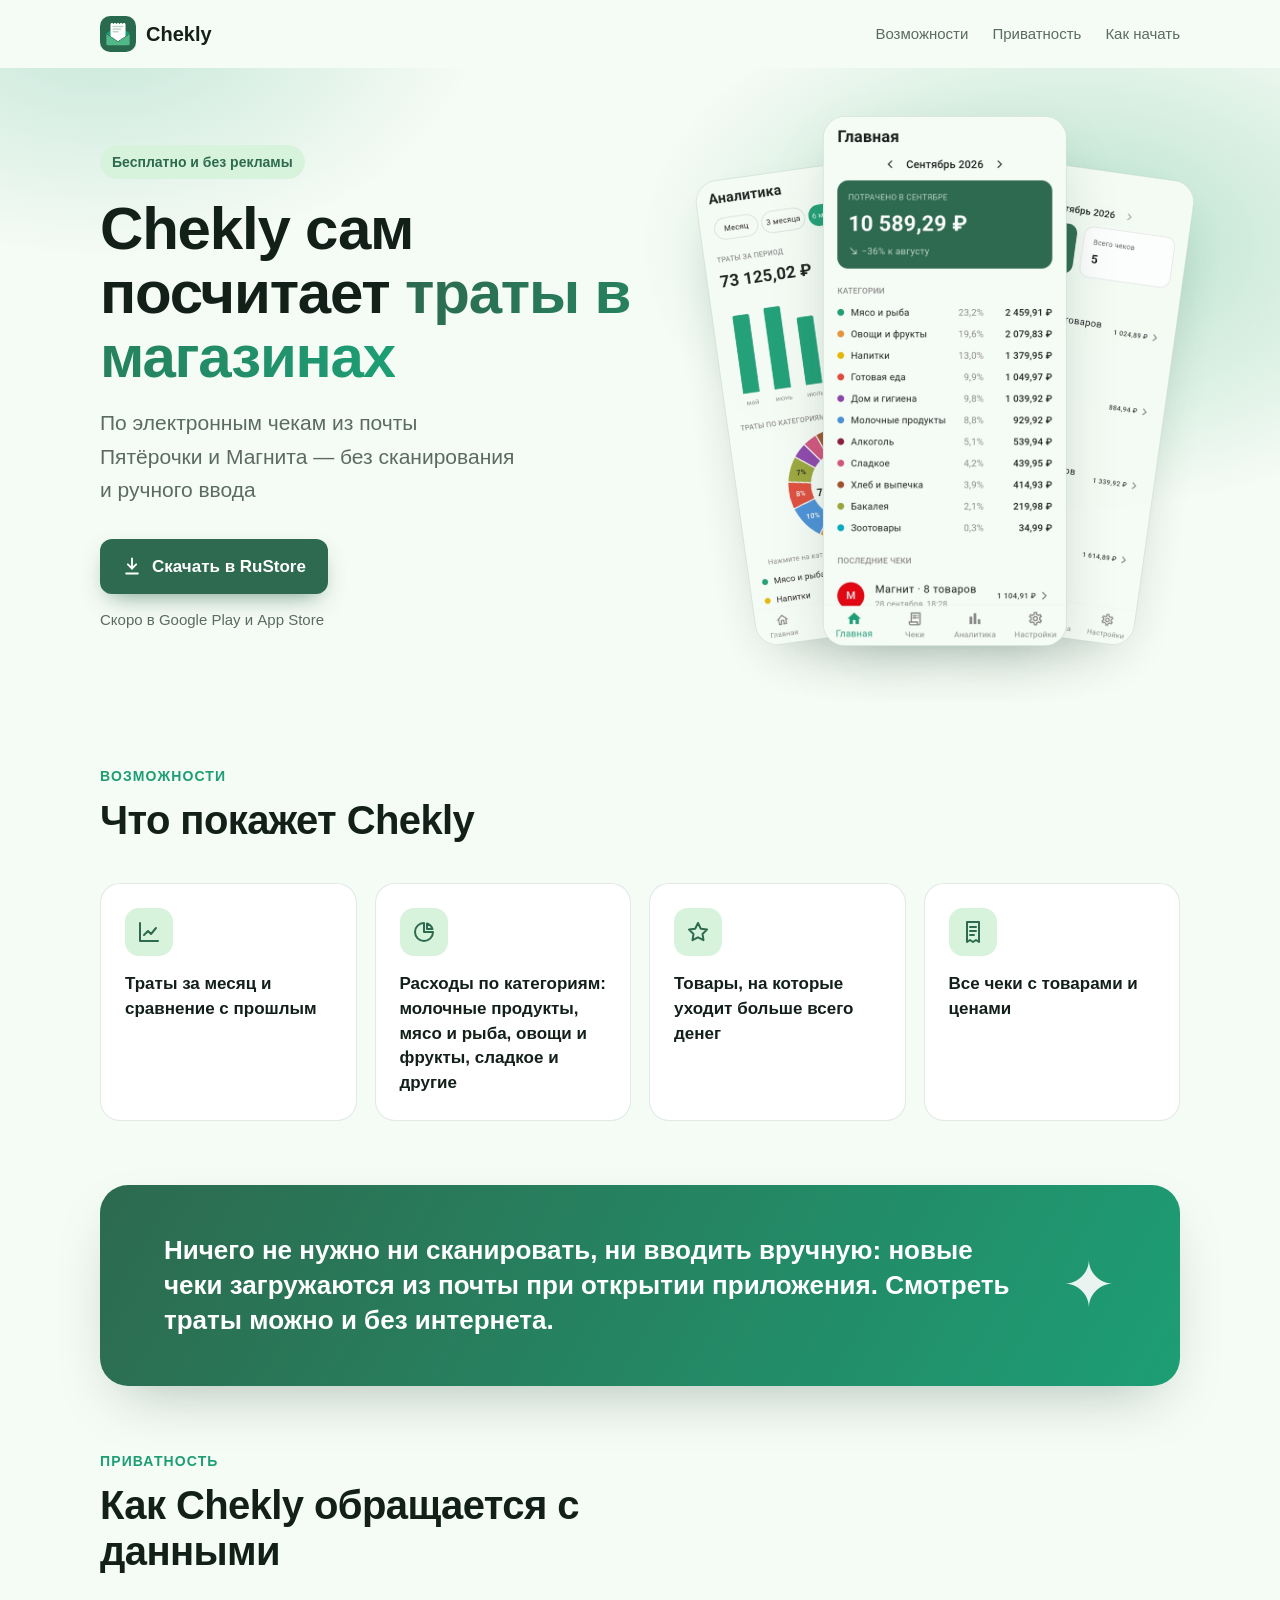
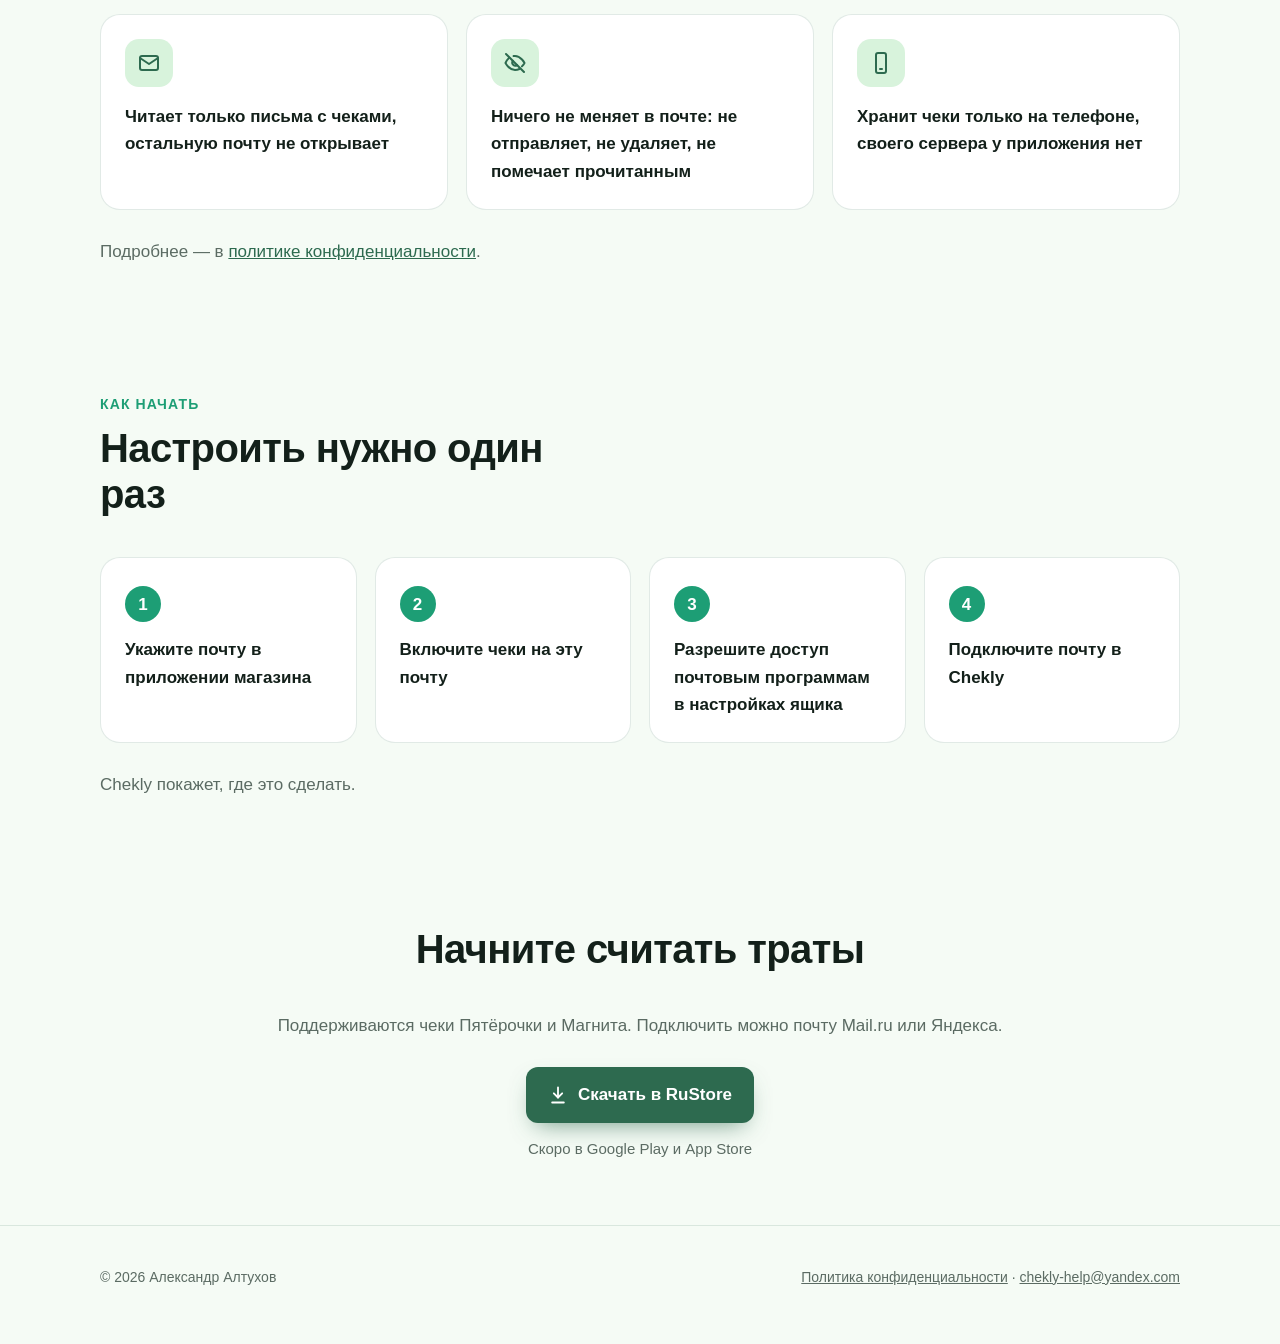
==== index.html @ a45dc5dd "Сайт Chekly: главная и политика конфиденциальности Статический сайт для chekly.space (GitHub Pages):" ====
<!doctype html>
<html lang="ru">
<head>
  <meta charset="utf-8">
  <meta name="viewport" content="width=device-width, initial-scale=1">
  <title>Chekly — траты на продукты</title>
  <meta name="description" content="Считает расходы в Пятёрочке и Магните по электронным чекам из почты">
  <meta name="theme-color" content="#2D6A4F">
  <meta property="og:title" content="Chekly — траты на продукты">
  <meta property="og:description" content="Считает расходы в Пятёрочке и Магните по электронным чекам из почты">
  <meta property="og:image" content="https://chekly.space/icon.png">
  <link rel="icon" href="/icon.png">
  <link rel="apple-touch-icon" href="/icon.png">
  <link rel="stylesheet" href="/style.css?v=6">
  <script>document.documentElement.classList.add("js")</script>
  <script src="/site.js?v=6" defer></script>
</head>
<body>

<svg width="0" height="0" style="position:absolute" aria-hidden="true">
  <defs>
    <symbol id="i-trend" viewBox="0 0 24 24" fill="none" stroke="currentColor" stroke-width="2" stroke-linecap="round" stroke-linejoin="round"><path d="M3 3v18h18"/><path d="m7 15 4-4 3 3 5-6"/></symbol>
    <symbol id="i-pie" viewBox="0 0 24 24" fill="none" stroke="currentColor" stroke-width="2" stroke-linecap="round" stroke-linejoin="round"><path d="M21 12A9 9 0 1 1 12 3v9z"/><path d="M15 3.5A9 9 0 0 1 20.5 9H15z"/></symbol>
    <symbol id="i-star" viewBox="0 0 24 24" fill="none" stroke="currentColor" stroke-width="2" stroke-linecap="round" stroke-linejoin="round"><path d="m12 3 2.8 5.7 6.2.9-4.5 4.4 1 6.2L12 17.3 6.5 20.2l1-6.2L3 9.6l6.2-.9z"/></symbol>
    <symbol id="i-receipt" viewBox="0 0 24 24" fill="none" stroke="currentColor" stroke-width="2" stroke-linecap="round" stroke-linejoin="round"><path d="M6 2h12v20l-3-2-3 2-3-2-3 2z"/><path d="M9 7h6M9 11h6M9 15h4"/></symbol>
    <symbol id="i-mail" viewBox="0 0 24 24" fill="none" stroke="currentColor" stroke-width="2" stroke-linecap="round" stroke-linejoin="round"><rect x="3" y="5" width="18" height="14" rx="2"/><path d="m3 7 9 6 9-6"/></symbol>
    <symbol id="i-eye-off" viewBox="0 0 24 24" fill="none" stroke="currentColor" stroke-width="2" stroke-linecap="round" stroke-linejoin="round"><path d="M3 3l18 18"/><path d="M10.6 5.1A10 10 0 0 1 12 5c6 0 9.5 7 9.5 7a17 17 0 0 1-2.6 3.4"/><path d="M6.2 6.6A17 17 0 0 0 2.5 12S6 19 12 19a9.6 9.6 0 0 0 4.4-1"/><path d="M9.9 9.9a3 3 0 0 0 4.2 4.2"/></symbol>
    <symbol id="i-phone" viewBox="0 0 24 24" fill="none" stroke="currentColor" stroke-width="2" stroke-linecap="round" stroke-linejoin="round"><rect x="7" y="2" width="10" height="20" rx="2"/><path d="M11 18h2"/></symbol>
    <symbol id="i-wifi-off" viewBox="0 0 24 24" fill="none" stroke="currentColor" stroke-width="2" stroke-linecap="round" stroke-linejoin="round"><path d="M2 2l20 20"/><path d="M8.5 16.5a5 5 0 0 1 7 0"/><path d="M5 12.9a10 10 0 0 1 5.2-2.8"/><path d="M19 12.9a10 10 0 0 0-2.1-1.6"/><path d="M12 20h.01"/></symbol>
    <symbol id="i-down" viewBox="0 0 24 24" fill="none" stroke="currentColor" stroke-width="2.2" stroke-linecap="round" stroke-linejoin="round"><path d="M12 3v12"/><path d="m7 10 5 5 5-5"/><path d="M5 21h14"/></symbol>
  </defs>
</svg>

<header class="top">
  <div class="wrap">
    <a class="brand" href="/"><img src="/icon.png" alt=""> Chekly</a>
    <nav class="nav">
      <a href="#features">Возможности</a>
      <a href="#privacy">Приватность</a>
      <a href="#start">Как начать</a>
    </nav>
  </div>
</header>

<main>
  <section class="hero">
    <div class="wrap">
      <div>
        <span class="eyebrow">Бесплатно и без рекламы</span>
        <h1>Chekly сам посчитает <span class="accent">траты в магазинах</span></h1>
        <p class="lead">По электронным чекам из почты Пятёрочки и Магнита — без сканирования и ручного ввода</p>
        <div class="cta">
          <a class="btn" href="https://www.rustore.ru/catalog/app/com.chekly.chekly"><svg><use href="#i-down"/></svg>Скачать в RuStore</a>
        </div>
        <p class="soon">Скоро в Google Play и App Store</p>
      </div>

      <div class="stack-col">
        <div class="stack">
          <img class="s s-left" src="/img/02-analytics.jpg" alt="Аналитика: график и круговая диаграмма">
          <img class="s s-right" src="/img/03-receipts.jpg" alt="Список чеков">
          <img class="s s-main" src="/img/01-home.jpg" alt="Главная: траты за месяц по категориям">
        </div>
      </div>
    </div>
  </section>

  <section id="features">
    <div class="wrap">
      <p class="kicker reveal">Возможности</p>
      <h2 class="reveal">Что покажет Chekly</h2>
      <div class="grid">
        <div class="card reveal"><div class="ic"><svg><use href="#i-trend"/></svg></div><p>Траты за месяц и сравнение с прошлым</p></div>
        <div class="card reveal"><div class="ic"><svg><use href="#i-pie"/></svg></div><p>Расходы по категориям: молочные продукты, мясо и рыба, овощи и фрукты, сладкое и другие</p></div>
        <div class="card reveal"><div class="ic"><svg><use href="#i-star"/></svg></div><p>Товары, на которые уходит больше всего денег</p></div>
        <div class="card reveal"><div class="ic"><svg><use href="#i-receipt"/></svg></div><p>Все чеки с товарами и ценами</p></div>
      </div>
    </div>
  </section>

  <section class="band">
    <div class="wrap">
      <div class="inner reveal">
        <p>Ничего не нужно ни сканировать, ни вводить вручную: новые чеки загружаются из почты при открытии приложения. Смотреть траты можно и без интернета.</p>
        <span class="big" aria-hidden="true">✦</span>
      </div>
    </div>
  </section>

  <section id="privacy">
    <div class="wrap">
      <p class="kicker reveal">Приватность</p>
      <h2 class="reveal">Как Chekly обращается с данными</h2>
      <div class="trust-list">
        <div class="trust reveal"><div class="ic"><svg><use href="#i-mail"/></svg></div><p>Читает только письма с чеками, остальную почту не открывает</p></div>
        <div class="trust reveal"><div class="ic"><svg><use href="#i-eye-off"/></svg></div><p>Ничего не меняет в почте: не отправляет, не удаляет, не помечает прочитанным</p></div>
        <div class="trust reveal"><div class="ic"><svg><use href="#i-phone"/></svg></div><p>Хранит чеки только на телефоне, своего сервера у приложения нет</p></div>
      </div>
      <p class="note reveal">Подробнее — в <a href="/privacy/">политике конфиденциальности</a>.</p>
    </div>
  </section>

  <section id="start">
    <div class="wrap">
      <p class="kicker reveal">Как начать</p>
      <h2 class="reveal">Настроить нужно один раз</h2>
      <div class="steps">
        <div class="step reveal"><p>Укажите почту в приложении магазина</p></div>
        <div class="step reveal"><p>Включите чеки на эту почту</p></div>
        <div class="step reveal"><p>Разрешите доступ почтовым программам в настройках ящика</p></div>
        <div class="step reveal"><p>Подключите почту в Chekly</p></div>
      </div>
      <p class="note reveal">Chekly покажет, где это сделать.</p>
    </div>
  </section>

  <section class="final">
    <div class="wrap">
      <h2 class="reveal">Начните считать траты</h2>
      <p class="note reveal" style="margin:0 0 28px">Поддерживаются чеки Пятёрочки и Магнита. Подключить можно почту Mail.ru или Яндекса.</p>
      <div class="cta reveal">
        <a class="btn" href="https://www.rustore.ru/catalog/app/com.chekly.chekly"><svg><use href="#i-down"/></svg>Скачать в RuStore</a>
      </div>
      <p class="soon">Скоро в Google Play и App Store</p>
    </div>
  </section>
</main>

<footer>
  <div class="wrap">
    <span>© 2026 Александр Алтухов</span>
    <span><a href="/privacy/">Политика конфиденциальности</a> · <a href="mailto:chekly-help@yandex.com">chekly-help@yandex.com</a></span>
  </div>
</footer>
</body>
</html>
---- style.css ----
/* Chekly — сайт. Палитра приложения: основной #2D6A4F, акцент #1D9E75, фон #F5FBF5. */
:root {
  --primary: #2D6A4F;
  --primary-2: #1D9E75;
  --mint: #52B788;
  --mint-soft: #D8F3DC;
  --bg: #F5FBF5;
  --surface: #FFFFFF;
  --text: #13201A;
  --muted: #5B6B63;
  --line: rgba(45, 106, 79, .14);
  --shadow: 0 24px 60px -24px rgba(19, 60, 42, .35);
  --radius: 20px;
}
@media (prefers-color-scheme: dark) {
  :root {
    --primary: #52B788;
    --primary-2: #74C69D;
    --mint-soft: #1C3328;
    --bg: #0E1612;
    --surface: #16211B;
    --text: #E9F2EC;
    --muted: #A3B5AA;
    --line: rgba(116, 198, 157, .16);
    --shadow: 0 24px 60px -24px rgba(0, 0, 0, .7);
  }
}

* { box-sizing: border-box; }
html { scroll-behavior: smooth; }
body {
  margin: 0;
  background: var(--bg);
  color: var(--text);
  font: 17px/1.6 "Inter", -apple-system, BlinkMacSystemFont, "Segoe UI", Roboto, Arial, sans-serif;
  -webkit-font-smoothing: antialiased;
}
a { color: var(--primary); }
/* Адрес почты не разрываем по дефису (chekly-help) */
a[href^="mailto:"] { white-space: nowrap; }
.wrap { max-width: 1120px; margin: 0 auto; padding: 0 20px; }

/* Шапка: прозрачная, при прокрутке — фон и тень (JS добавляет .scrolled) */
.top {
  position: sticky; top: 0; z-index: 10;
  transition: background .25s, box-shadow .25s;
}
.top.scrolled {
  background: color-mix(in srgb, var(--bg) 82%, transparent);
  backdrop-filter: saturate(160%) blur(14px);
  -webkit-backdrop-filter: saturate(160%) blur(14px);
  box-shadow: 0 1px 0 var(--line);
}
.top .wrap { display: flex; align-items: center; justify-content: space-between; height: 68px; }
.brand { display: flex; align-items: center; gap: 10px; font-weight: 800; font-size: 20px; color: var(--text); text-decoration: none; }
.brand img { width: 36px; height: 36px; border-radius: 10px; }
.nav { display: flex; gap: 24px; font-size: 15px; }
.nav a { color: var(--muted); text-decoration: none; }
.nav a:hover { color: var(--text); }
@media (max-width: 720px) { .nav { display: none; } }

/* Первый экран */
.hero { position: relative; overflow: hidden; padding: 48px 0 40px; }
.hero::before {
  content: ""; position: absolute; inset: -20% -10% auto -10%; height: 120%; z-index: -1;
  background:
    radial-gradient(40% 50% at 78% 40%, color-mix(in srgb, var(--mint) 38%, transparent), transparent 70%),
    radial-gradient(35% 45% at 15% 10%, color-mix(in srgb, var(--primary-2) 22%, transparent), transparent 70%);
}
.hero .wrap { display: grid; grid-template-columns: 1.1fr .9fr; gap: 48px; align-items: center; }
.eyebrow {
  display: inline-flex; align-items: center; gap: 8px;
  padding: 6px 12px; border-radius: 999px; font-size: 14px; font-weight: 600;
  background: var(--mint-soft); color: var(--primary);
}
h1 { font-size: clamp(36px, 5.4vw, 60px); line-height: 1.06; letter-spacing: -.02em; margin: 18px 0 18px; }
h1 .accent { background: linear-gradient(90deg, var(--primary), var(--primary-2)); -webkit-background-clip: text; background-clip: text; color: transparent; }
.lead { font-size: clamp(18px, 2vw, 21px); color: var(--muted); max-width: 36ch; margin: 0 0 32px; }
.cta { display: flex; flex-wrap: wrap; gap: 12px; }
.btn {
  display: inline-flex; align-items: center; gap: 10px;
  padding: 14px 22px; border-radius: 12px; font-weight: 700; text-decoration: none;
  background: var(--primary); color: #fff;
  box-shadow: 0 10px 24px -10px color-mix(in srgb, var(--primary) 70%, transparent);
  transition: transform .15s, box-shadow .15s;
}
.btn:hover { transform: translateY(-2px); }
.btn.ghost { background: transparent; color: var(--muted); box-shadow: none; border: 1px solid var(--line); cursor: default; }
.btn.ghost:hover { transform: none; }
.btn svg { width: 20px; height: 20px; }
.soon { margin: 14px 0 0; font-size: 15px; color: var(--muted); }

/* Веер из трёх скриншотов: Главная спереди, Аналитика и Чеки позади */
.stack-col { display: flex; justify-content: center; }
.stack { position: relative; width: min(470px, 92vw); aspect-ratio: 470 / 545; }
.s {
  position: absolute; top: 4%; left: 50%; width: 46%;
  border-radius: 22px; border: 1px solid var(--line);
  box-shadow: var(--shadow); background: #F5FBF5;
  transition: transform .5s cubic-bezier(.2,.8,.2,1);
}
.s-main  { z-index: 2; translate: -50% 0; width: 52%; top: 0; }
.s-left  { z-index: 1; translate: -102% 6%; rotate: -8deg; opacity: .96; }
.s-right { z-index: 1; translate: 2% 6%;   rotate: 8deg;  opacity: .96; }
.stack:hover .s-left  { transform: translateX(-10px) rotate(-2deg); }
.stack:hover .s-right { transform: translateX(10px) rotate(2deg); }
.stack:hover .s-main  { transform: translateY(-6px); }
@media (max-width: 900px) {
  .hero .wrap { grid-template-columns: 1fr; text-align: center; }
  .lead { margin-left: auto; margin-right: auto; }
  .cta,   .soon { text-align: center; }
}

/* Секции */
section { padding: 64px 0; }
@media (max-width: 720px) { section { padding: 44px 0; } .hero { padding: 28px 0 16px; } h2 { margin-bottom: 28px; } }
.kicker { font-size: 14px; font-weight: 700; letter-spacing: .08em; text-transform: uppercase; color: var(--primary-2); margin: 0 0 10px; }
h2 { font-size: clamp(28px, 3.6vw, 40px); line-height: 1.15; letter-spacing: -.015em; margin: 0 0 40px; max-width: 22ch; }

.grid { display: grid; grid-template-columns: repeat(4, 1fr); gap: 18px; }
@media (max-width: 960px) { .grid { grid-template-columns: repeat(2, 1fr); } }
@media (max-width: 560px) { .grid { grid-template-columns: 1fr; } }
.card {
  background: var(--surface); border: 1px solid var(--line); border-radius: var(--radius);
  padding: 24px; transition: transform .2s, box-shadow .2s;
}
.card:hover { transform: translateY(-4px); box-shadow: var(--shadow); }
.card .ic, .trust .ic {
  width: 48px; height: 48px; border-radius: 14px; display: grid; place-items: center;
  background: var(--mint-soft); color: var(--primary); margin-bottom: 16px;
}
.card .ic svg, .trust .ic svg { width: 24px; height: 24px; }
.card p { margin: 0; font-weight: 600; line-height: 1.45; }

/* Акцентная полоса */
.band { padding: 0; }
.band .inner {
  border-radius: 28px; padding: 48px clamp(24px, 5vw, 64px);
  background: linear-gradient(120deg, #2D6A4F, #1D9E75);
  color: #fff; display: grid; grid-template-columns: 1fr auto; gap: 24px; align-items: center;
  box-shadow: var(--shadow);
}
.band p { margin: 0; font-size: clamp(20px, 2.4vw, 26px); font-weight: 700; line-height: 1.35; }
.band .big { font-size: 64px; line-height: 1; opacity: .9; }
@media (max-width: 720px) { .band .inner { grid-template-columns: 1fr; } .band .big { display: none; } }

/* Приватность */
.trust-list { display: grid; grid-template-columns: repeat(3, 1fr); gap: 18px; }
@media (max-width: 860px) { .trust-list { grid-template-columns: 1fr; } }
.trust { background: var(--surface); border: 1px solid var(--line); border-radius: var(--radius); padding: 24px; }
.trust p { margin: 0; font-weight: 600; }
.note { color: var(--muted); margin: 28px 0 0; }

/* Шаги */
.steps { counter-reset: s; display: grid; grid-template-columns: repeat(4, 1fr); gap: 18px; }
@media (max-width: 960px) { .steps { grid-template-columns: repeat(2, 1fr); } }
@media (max-width: 560px) { .steps { grid-template-columns: 1fr; } }
.step { position: relative; background: var(--surface); border: 1px solid var(--line); border-radius: var(--radius); padding: 28px 24px 24px; }
.step::before {
  counter-increment: s; content: counter(s);
  display: grid; place-items: center; width: 36px; height: 36px; border-radius: 999px;
  background: var(--primary-2); color: #fff; font-weight: 800; margin-bottom: 14px;
}
.step p { margin: 0; font-weight: 600; }

/* Финал */
.final { text-align: center; }
.final h2 { margin-left: auto; margin-right: auto; }
.final .cta { justify-content: center; }

footer { padding: 40px 0 56px; color: var(--muted); font-size: 14px; border-top: 1px solid var(--line); }
footer .wrap { display: flex; flex-wrap: wrap; gap: 12px 24px; justify-content: space-between; }
footer a { color: var(--muted); }

/* Появление при прокрутке (JS добавляет .in) */
/* Прячем только при работающем JS (класс .js ставится в <head>) — без JS всё видно сразу */
.js .reveal { opacity: 0; transform: translateY(24px); transition: opacity .7s ease, transform .7s ease; }
.js .reveal.in { opacity: 1; transform: none; }
@media (prefers-reduced-motion: reduce) {
  .js .reveal { opacity: 1; transform: none; transition: none; }
  .s { transition: none; }
  html { scroll-behavior: auto; }
}

/* Политика конфиденциальности */
.doc { max-width: 760px; padding: 32px 20px 80px; margin: 0 auto; }
.doc h1 { font-size: clamp(30px, 4vw, 42px); }
.doc h2 { font-size: 22px; margin: 36px 0 10px; max-width: none; }
.doc .date { color: var(--muted); margin-top: 0; }
.doc .en { color: var(--muted); font-style: italic; }
.doc ul { padding-left: 22px; }
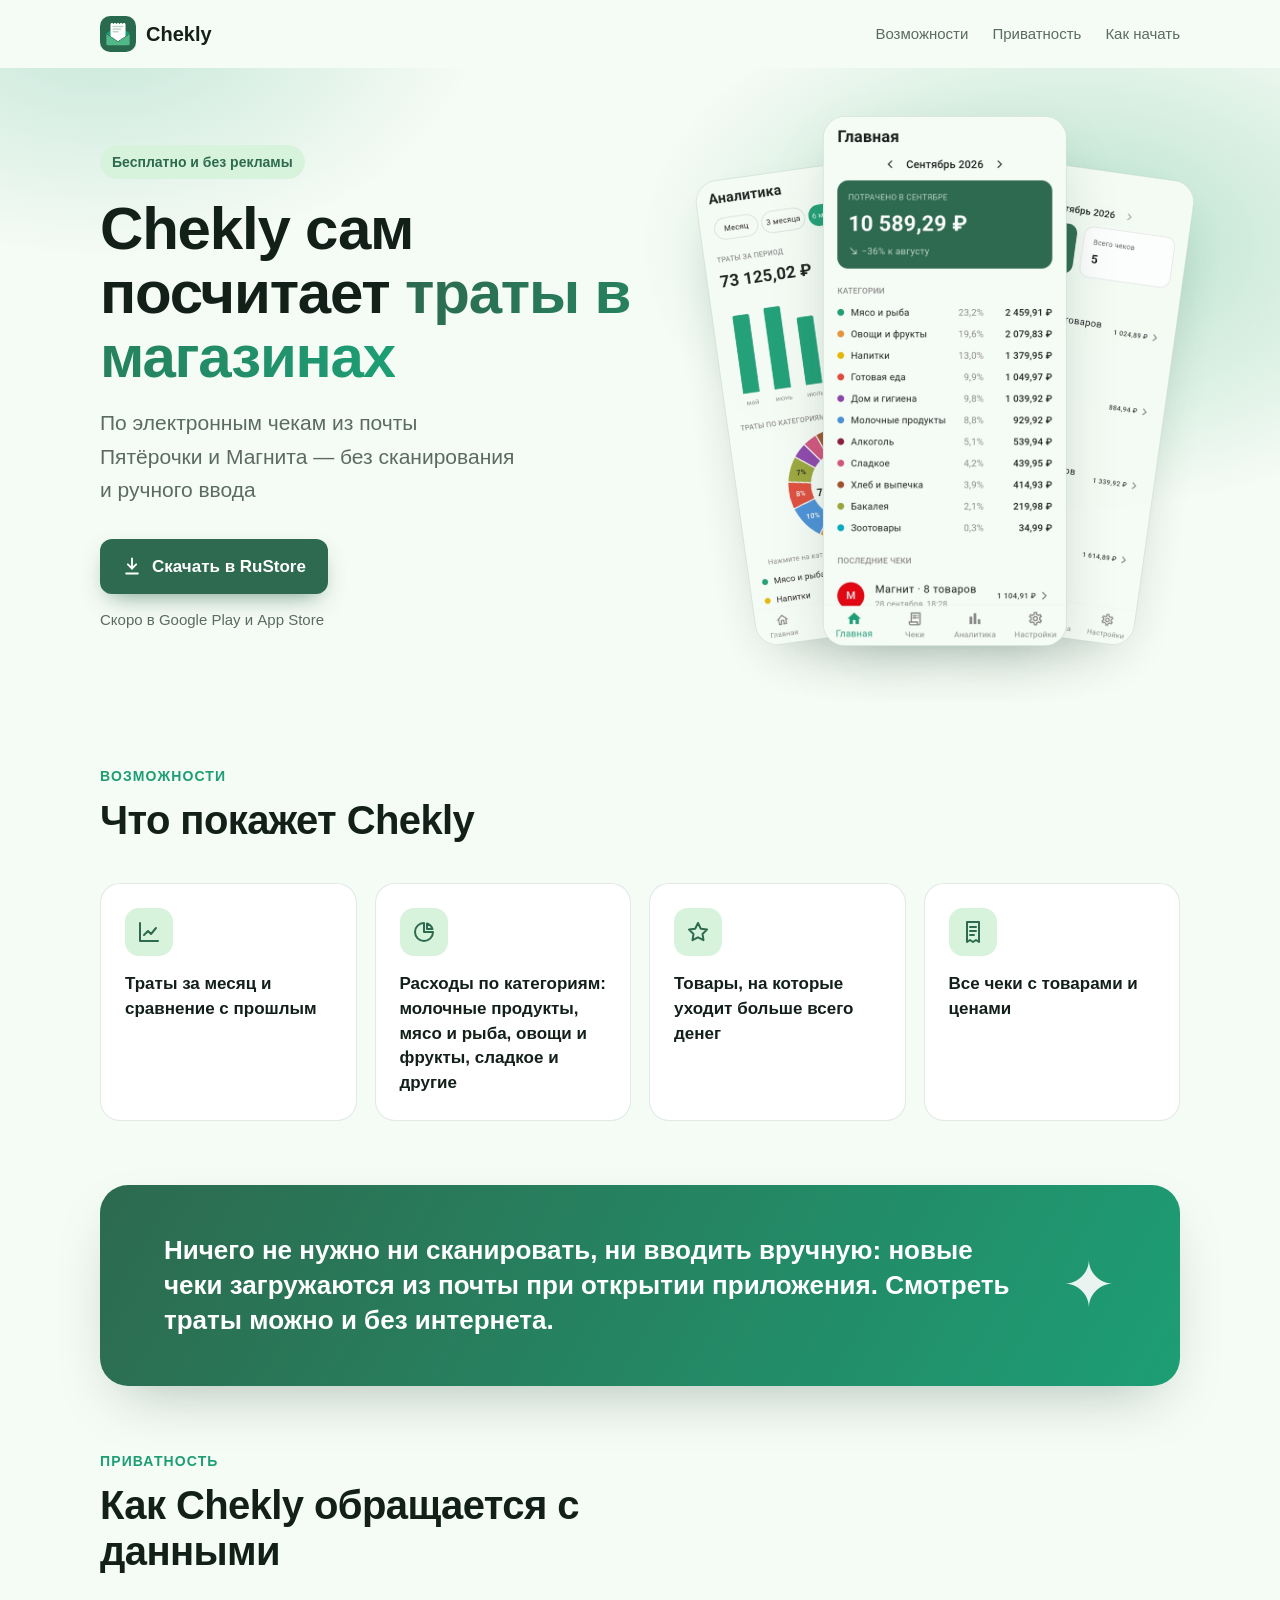
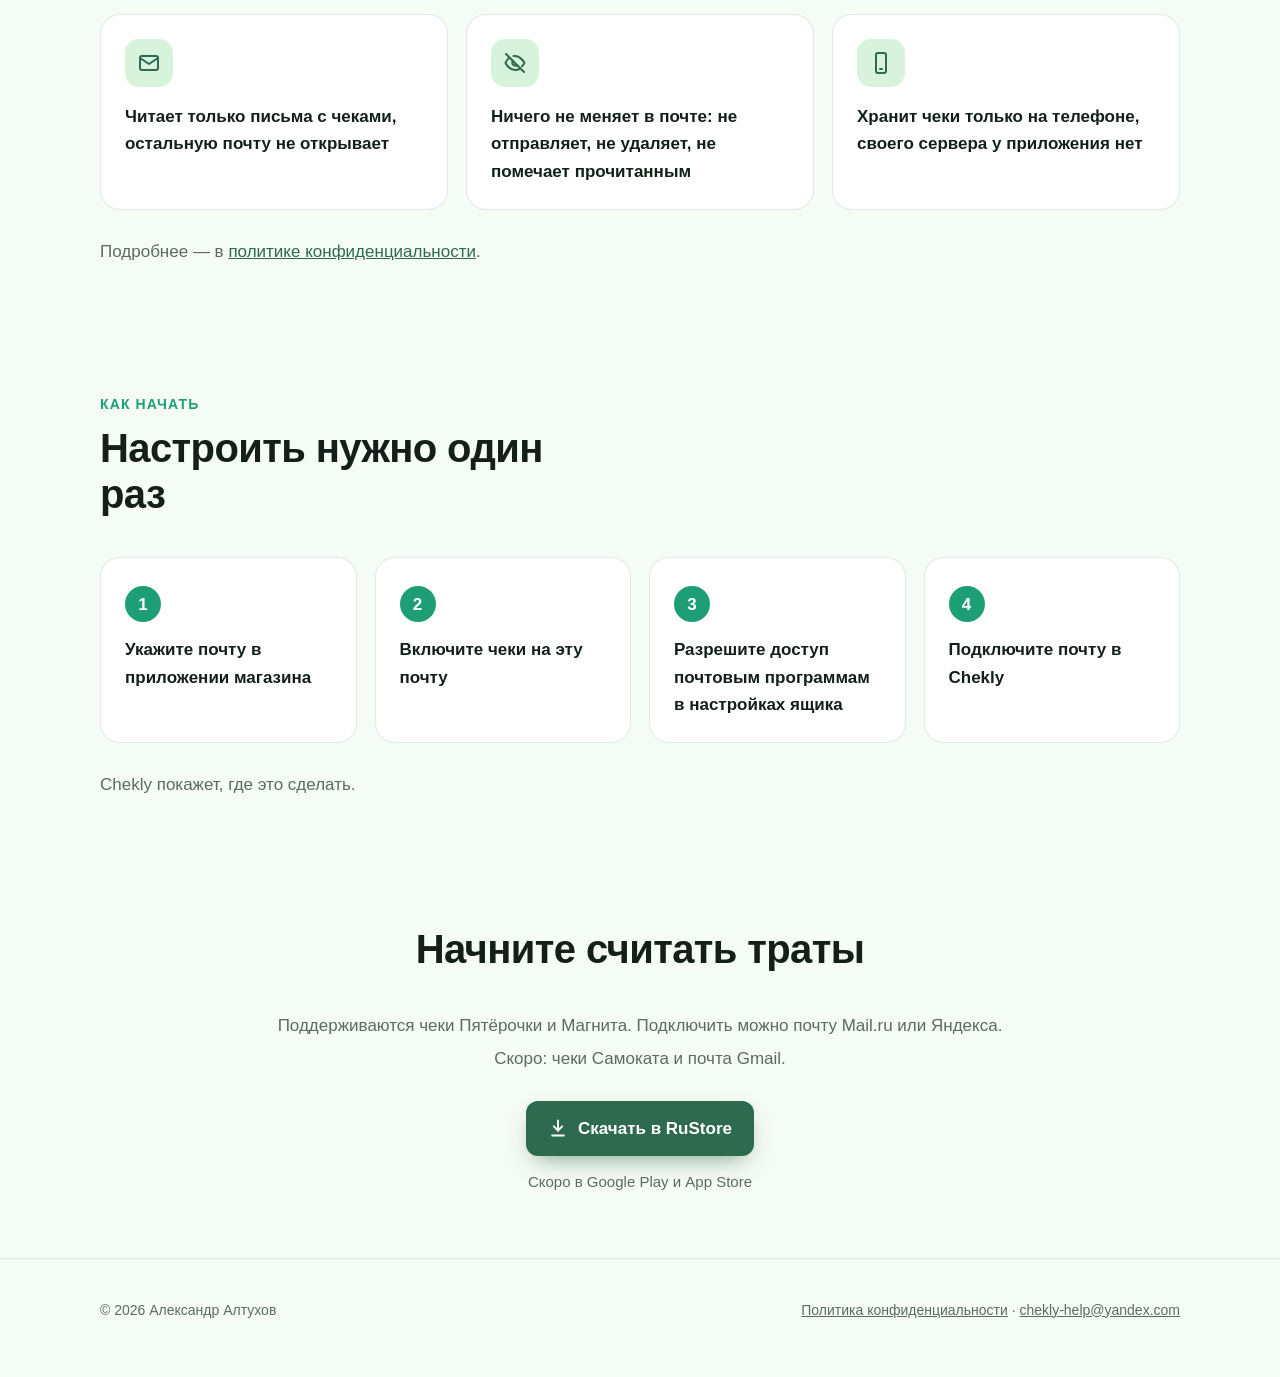
==== commit 4a6c4eb2: "Скоро: чеки Самоката и почта Gmail (ALE-57) Отдельной строкой под списком поддерживаемых магазинов и" ====
--- a/index.html
+++ b/index.html
@@ -117,7 +117,8 @@
   <section class="final">
     <div class="wrap">
       <h2 class="reveal">Начните считать траты</h2>
-      <p class="note reveal" style="margin:0 0 28px">Поддерживаются чеки Пятёрочки и Магнита. Подключить можно почту Mail.ru или Яндекса.</p>
+      <p class="note reveal" style="margin:0 0 6px">Поддерживаются чеки Пятёрочки и Магнита. Подключить можно почту Mail.ru или Яндекса.</p>
+      <p class="note reveal" style="margin:0 0 28px">Скоро: чеки Самоката и почта Gmail.</p>
       <div class="cta reveal">
         <a class="btn" href="https://www.rustore.ru/catalog/app/com.chekly.chekly"><svg><use href="#i-down"/></svg>Скачать в RuStore</a>
       </div>
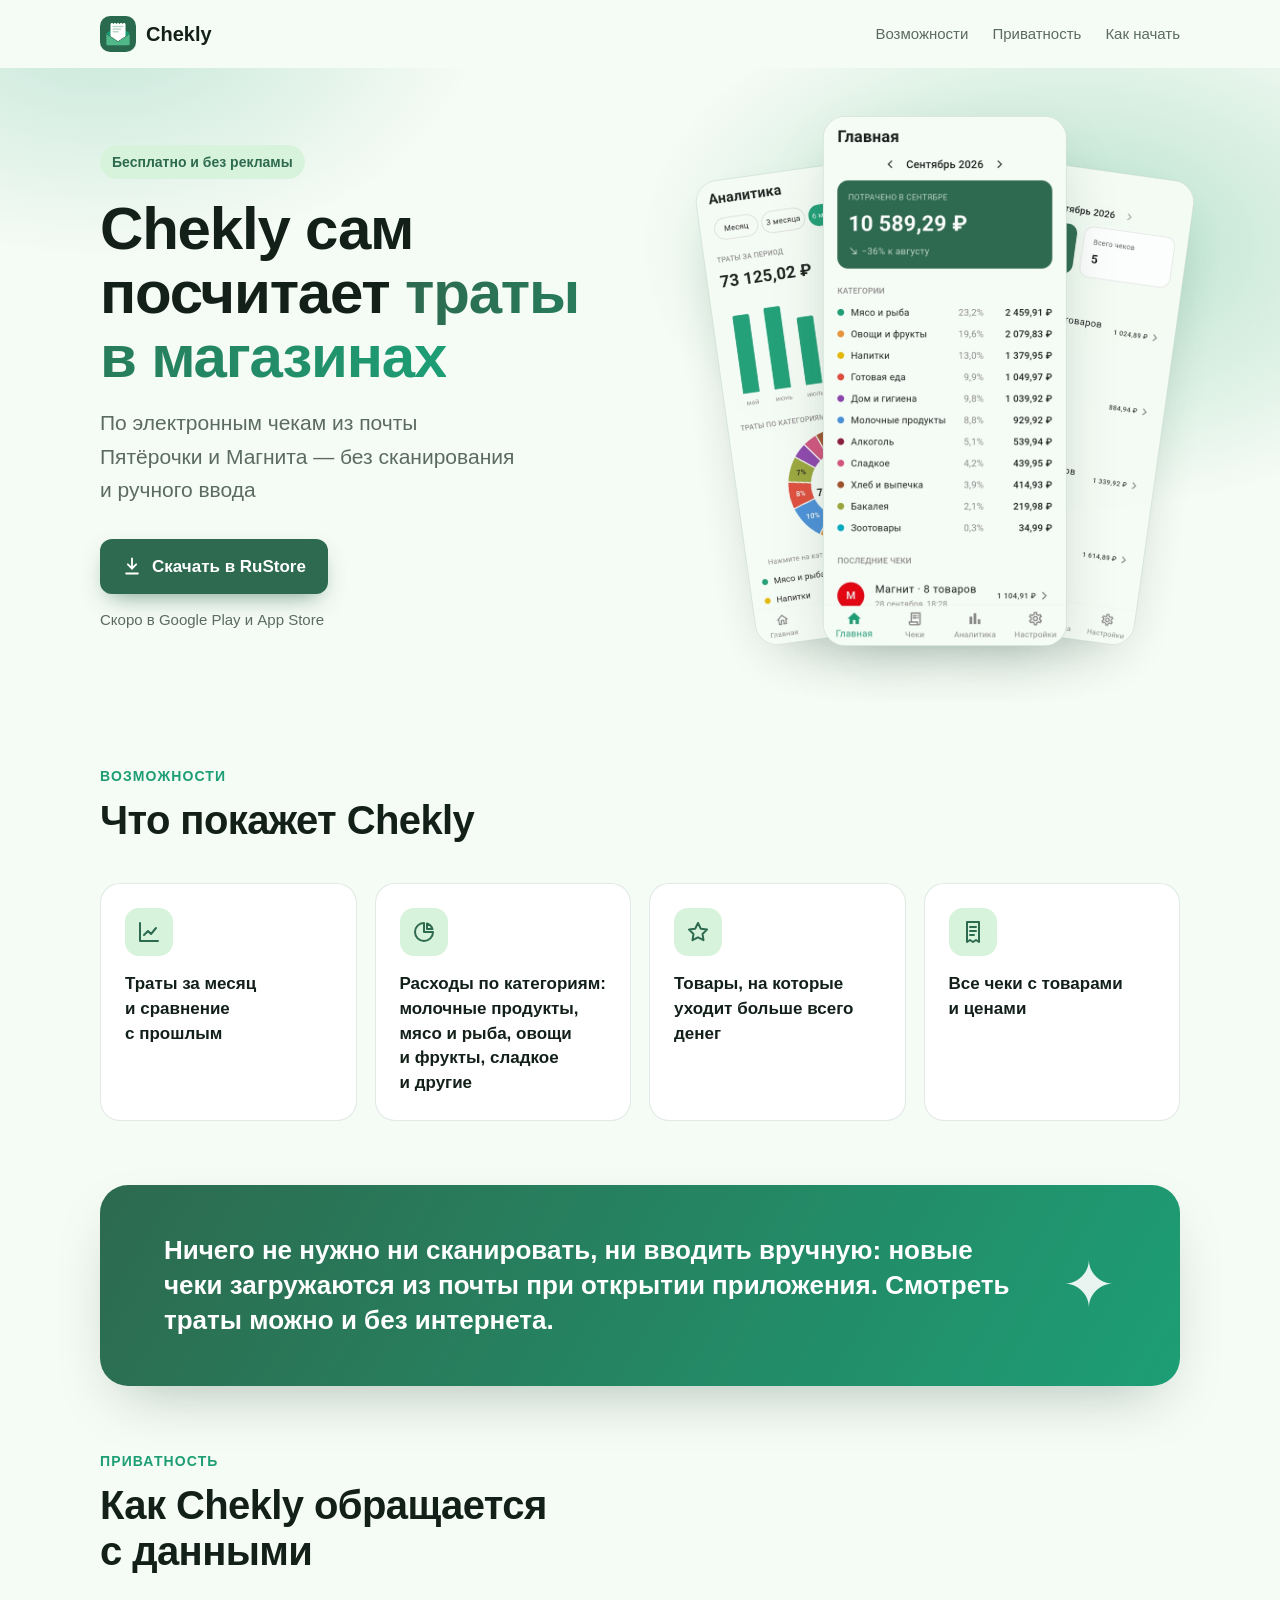
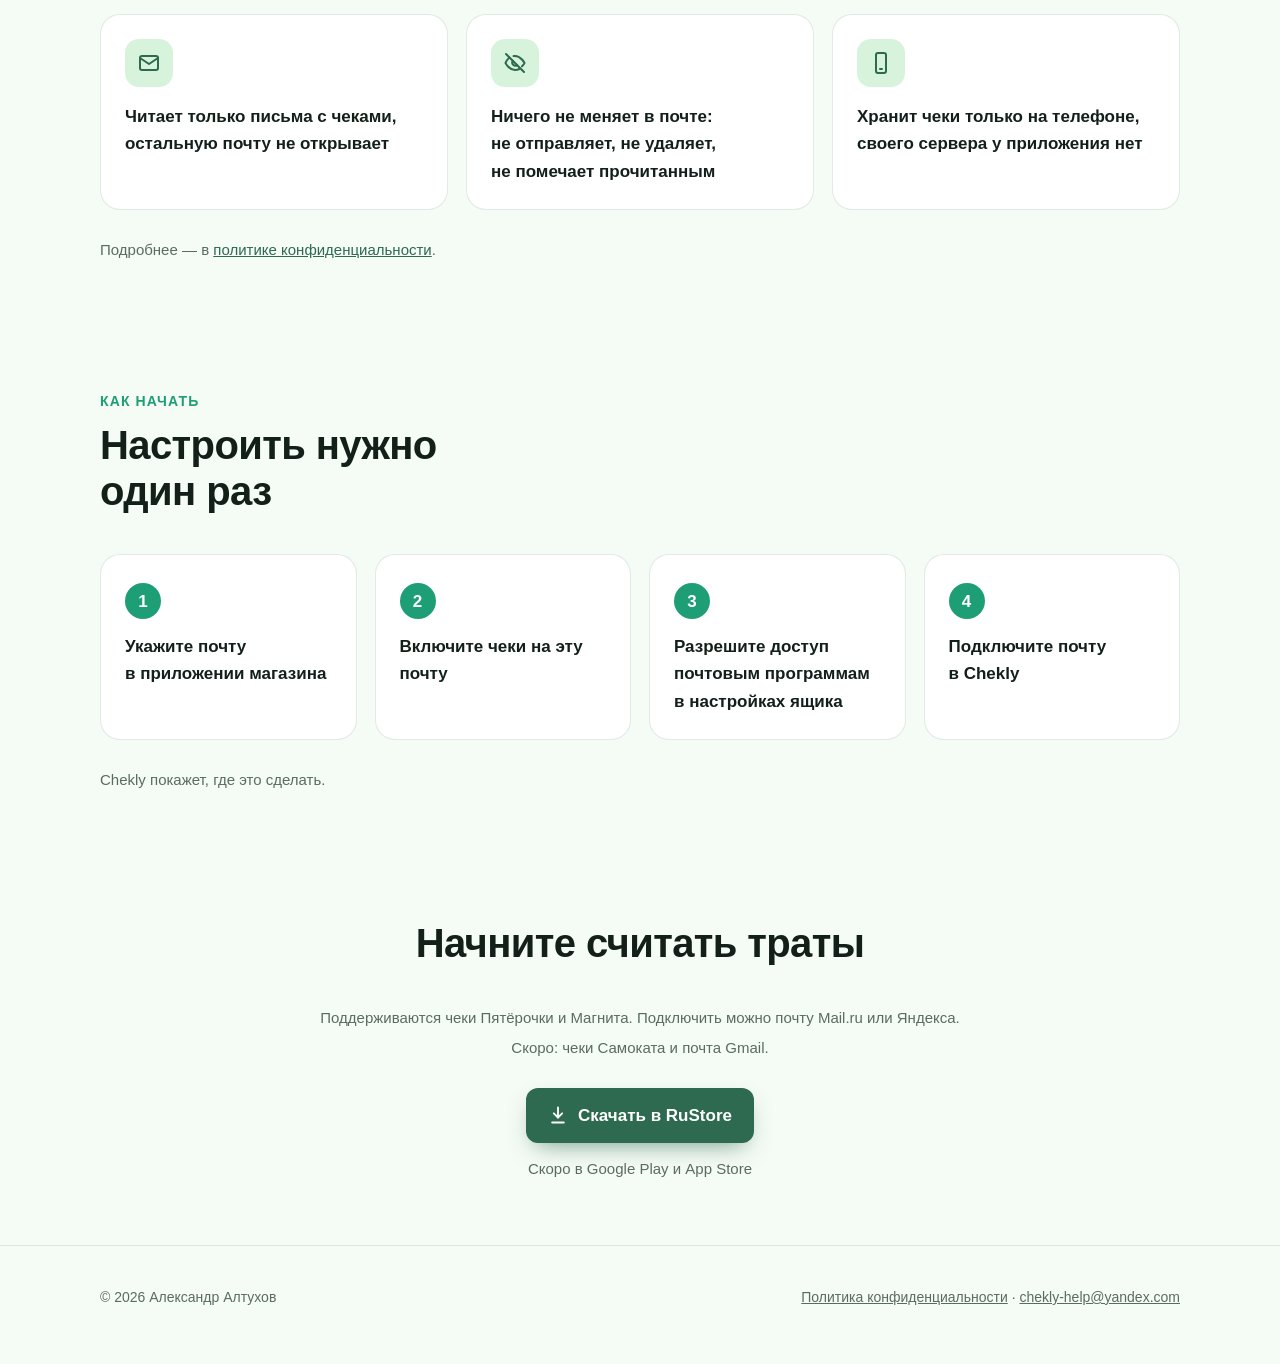
==== commit 86129b9e: "Сайт на телефоне: кнопка по центру, строка про политику в одну строку, шапка, неразрывные пробелы - " ====
--- a/index.html
+++ b/index.html
@@ -11,7 +11,7 @@
   <meta property="og:image" content="https://chekly.space/icon.png">
   <link rel="icon" href="/icon.png">
   <link rel="apple-touch-icon" href="/icon.png">
-  <link rel="stylesheet" href="/style.css?v=6">
+  <link rel="stylesheet" href="/style.css?v=7">
   <script>document.documentElement.classList.add("js")</script>
   <script src="/site.js?v=6" defer></script>
 </head>
@@ -46,13 +46,13 @@
   <section class="hero">
     <div class="wrap">
       <div>
-        <span class="eyebrow">Бесплатно и без рекламы</span>
-        <h1>Chekly сам посчитает <span class="accent">траты в магазинах</span></h1>
-        <p class="lead">По электронным чекам из почты Пятёрочки и Магнита — без сканирования и ручного ввода</p>
+        <span class="eyebrow">Бесплатно и&nbsp;без рекламы</span>
+        <h1>Chekly сам посчитает <span class="accent">траты в&nbsp;магазинах</span></h1>
+        <p class="lead">По&nbsp;электронным чекам из&nbsp;почты Пятёрочки и&nbsp;Магнита — без сканирования и&nbsp;ручного ввода</p>
         <div class="cta">
-          <a class="btn" href="https://www.rustore.ru/catalog/app/com.chekly.chekly"><svg><use href="#i-down"/></svg>Скачать в RuStore</a>
+          <a class="btn" href="https://www.rustore.ru/catalog/app/com.chekly.chekly"><svg><use href="#i-down"/></svg>Скачать в&nbsp;RuStore</a>
         </div>
-        <p class="soon">Скоро в Google Play и App Store</p>
+        <p class="soon">Скоро в&nbsp;Google Play и&nbsp;App Store</p>
       </div>
 
       <div class="stack-col">
@@ -70,10 +70,10 @@
       <p class="kicker reveal">Возможности</p>
       <h2 class="reveal">Что покажет Chekly</h2>
       <div class="grid">
-        <div class="card reveal"><div class="ic"><svg><use href="#i-trend"/></svg></div><p>Траты за месяц и сравнение с прошлым</p></div>
-        <div class="card reveal"><div class="ic"><svg><use href="#i-pie"/></svg></div><p>Расходы по категориям: молочные продукты, мясо и рыба, овощи и фрукты, сладкое и другие</p></div>
-        <div class="card reveal"><div class="ic"><svg><use href="#i-star"/></svg></div><p>Товары, на которые уходит больше всего денег</p></div>
-        <div class="card reveal"><div class="ic"><svg><use href="#i-receipt"/></svg></div><p>Все чеки с товарами и ценами</p></div>
+        <div class="card reveal"><div class="ic"><svg><use href="#i-trend"/></svg></div><p>Траты за&nbsp;месяц и&nbsp;сравнение с&nbsp;прошлым</p></div>
+        <div class="card reveal"><div class="ic"><svg><use href="#i-pie"/></svg></div><p>Расходы по&nbsp;категориям: молочные продукты, мясо и&nbsp;рыба, овощи и&nbsp;фрукты, сладкое и&nbsp;другие</p></div>
+        <div class="card reveal"><div class="ic"><svg><use href="#i-star"/></svg></div><p>Товары, на&nbsp;которые уходит больше всего денег</p></div>
+        <div class="card reveal"><div class="ic"><svg><use href="#i-receipt"/></svg></div><p>Все чеки с&nbsp;товарами и&nbsp;ценами</p></div>
       </div>
     </div>
   </section>
@@ -81,7 +81,7 @@
   <section class="band">
     <div class="wrap">
       <div class="inner reveal">
-        <p>Ничего не нужно ни сканировать, ни вводить вручную: новые чеки загружаются из почты при открытии приложения. Смотреть траты можно и без интернета.</p>
+        <p>Ничего не&nbsp;нужно ни&nbsp;сканировать, ни&nbsp;вводить вручную: новые чеки загружаются из&nbsp;почты при открытии приложения. Смотреть траты можно и&nbsp;без интернета.</p>
         <span class="big" aria-hidden="true">✦</span>
       </div>
     </div>
@@ -90,11 +90,11 @@
   <section id="privacy">
     <div class="wrap">
       <p class="kicker reveal">Приватность</p>
-      <h2 class="reveal">Как Chekly обращается с данными</h2>
+      <h2 class="reveal">Как Chekly обращается с&nbsp;данными</h2>
       <div class="trust-list">
-        <div class="trust reveal"><div class="ic"><svg><use href="#i-mail"/></svg></div><p>Читает только письма с чеками, остальную почту не открывает</p></div>
-        <div class="trust reveal"><div class="ic"><svg><use href="#i-eye-off"/></svg></div><p>Ничего не меняет в почте: не отправляет, не удаляет, не помечает прочитанным</p></div>
-        <div class="trust reveal"><div class="ic"><svg><use href="#i-phone"/></svg></div><p>Хранит чеки только на телефоне, своего сервера у приложения нет</p></div>
+        <div class="trust reveal"><div class="ic"><svg><use href="#i-mail"/></svg></div><p>Читает только письма с&nbsp;чеками, остальную почту не&nbsp;открывает</p></div>
+        <div class="trust reveal"><div class="ic"><svg><use href="#i-eye-off"/></svg></div><p>Ничего не&nbsp;меняет в&nbsp;почте: не&nbsp;отправляет, не&nbsp;удаляет, не&nbsp;помечает прочитанным</p></div>
+        <div class="trust reveal"><div class="ic"><svg><use href="#i-phone"/></svg></div><p>Хранит чеки только на&nbsp;телефоне, своего сервера у&nbsp;приложения нет</p></div>
       </div>
       <p class="note reveal">Подробнее — в <a href="/privacy/">политике конфиденциальности</a>.</p>
     </div>
@@ -103,12 +103,12 @@
   <section id="start">
     <div class="wrap">
       <p class="kicker reveal">Как начать</p>
-      <h2 class="reveal">Настроить нужно один раз</h2>
+      <h2 class="reveal">Настроить нужно один&nbsp;раз</h2>
       <div class="steps">
-        <div class="step reveal"><p>Укажите почту в приложении магазина</p></div>
-        <div class="step reveal"><p>Включите чеки на эту почту</p></div>
-        <div class="step reveal"><p>Разрешите доступ почтовым программам в настройках ящика</p></div>
-        <div class="step reveal"><p>Подключите почту в Chekly</p></div>
+        <div class="step reveal"><p>Укажите почту в&nbsp;приложении магазина</p></div>
+        <div class="step reveal"><p>Включите чеки на&nbsp;эту почту</p></div>
+        <div class="step reveal"><p>Разрешите доступ почтовым программам в&nbsp;настройках ящика</p></div>
+        <div class="step reveal"><p>Подключите почту в&nbsp;Chekly</p></div>
       </div>
       <p class="note reveal">Chekly покажет, где это сделать.</p>
     </div>
@@ -117,12 +117,12 @@
   <section class="final">
     <div class="wrap">
       <h2 class="reveal">Начните считать траты</h2>
-      <p class="note reveal" style="margin:0 0 6px">Поддерживаются чеки Пятёрочки и Магнита. Подключить можно почту Mail.ru или Яндекса.</p>
-      <p class="note reveal" style="margin:0 0 28px">Скоро: чеки Самоката и почта Gmail.</p>
+      <p class="note reveal" style="margin:0 0 6px">Поддерживаются чеки Пятёрочки и&nbsp;Магнита. Подключить можно почту Mail.ru или Яндекса.</p>
+      <p class="note reveal" style="margin:0 0 28px">Скоро: чеки Самоката и&nbsp;почта Gmail.</p>
       <div class="cta reveal">
-        <a class="btn" href="https://www.rustore.ru/catalog/app/com.chekly.chekly"><svg><use href="#i-down"/></svg>Скачать в RuStore</a>
+        <a class="btn" href="https://www.rustore.ru/catalog/app/com.chekly.chekly"><svg><use href="#i-down"/></svg>Скачать в&nbsp;RuStore</a>
       </div>
-      <p class="soon">Скоро в Google Play и App Store</p>
+      <p class="soon">Скоро в&nbsp;Google Play и&nbsp;App Store</p>
     </div>
   </section>
 </main>
--- a/style.css
+++ b/style.css
@@ -51,6 +51,12 @@
   -webkit-backdrop-filter: saturate(160%) blur(14px);
   box-shadow: 0 1px 0 var(--line);
 }
+/* Safari в iOS 26 рисует страницу и над видимой областью — под строкой состояния.
+   Без этой полосы над шапкой просвечивал прокручиваемый текст. */
+.top.scrolled::before {
+  content: ""; position: absolute; left: 0; right: 0; bottom: 100%; height: 200px;
+  background: var(--bg);
+}
 .top .wrap { display: flex; align-items: center; justify-content: space-between; height: 68px; }
 .brand { display: flex; align-items: center; gap: 10px; font-weight: 800; font-size: 20px; color: var(--text); text-decoration: none; }
 .brand img { width: 36px; height: 36px; border-radius: 10px; }
@@ -106,9 +112,12 @@
 .stack:hover .s-right { transform: translateX(10px) rotate(2deg); }
 .stack:hover .s-main  { transform: translateY(-6px); }
 @media (max-width: 900px) {
-  .hero .wrap { grid-template-columns: 1fr; text-align: center; }
+  /* minmax(0, 1fr): колонка не шире экрана, даже если что-то внутри не сжимается */
+  .hero .wrap { grid-template-columns: minmax(0, 1fr); text-align: center; }
   .lead { margin-left: auto; margin-right: auto; }
-  .cta,   .soon { text-align: center; }
+  .soon { text-align: center; }
+  /* .cta — flex: центрирует justify-content, а не text-align */
+  .cta { justify-content: center; }
 }
 
 /* Секции */
@@ -149,7 +158,9 @@
 @media (max-width: 860px) { .trust-list { grid-template-columns: 1fr; } }
 .trust { background: var(--surface); border: 1px solid var(--line); border-radius: var(--radius); padding: 24px; }
 .trust p { margin: 0; font-weight: 600; }
-.note { color: var(--muted); margin: 28px 0 0; }
+.note { color: var(--muted); margin: 28px 0 0; font-size: 15px; }
+/* «политике конфиденциальности» не разрываем — на узком экране переносится целиком */
+.note a { white-space: nowrap; }
 
 /* Шаги */
 .steps { counter-reset: s; display: grid; grid-template-columns: repeat(4, 1fr); gap: 18px; }
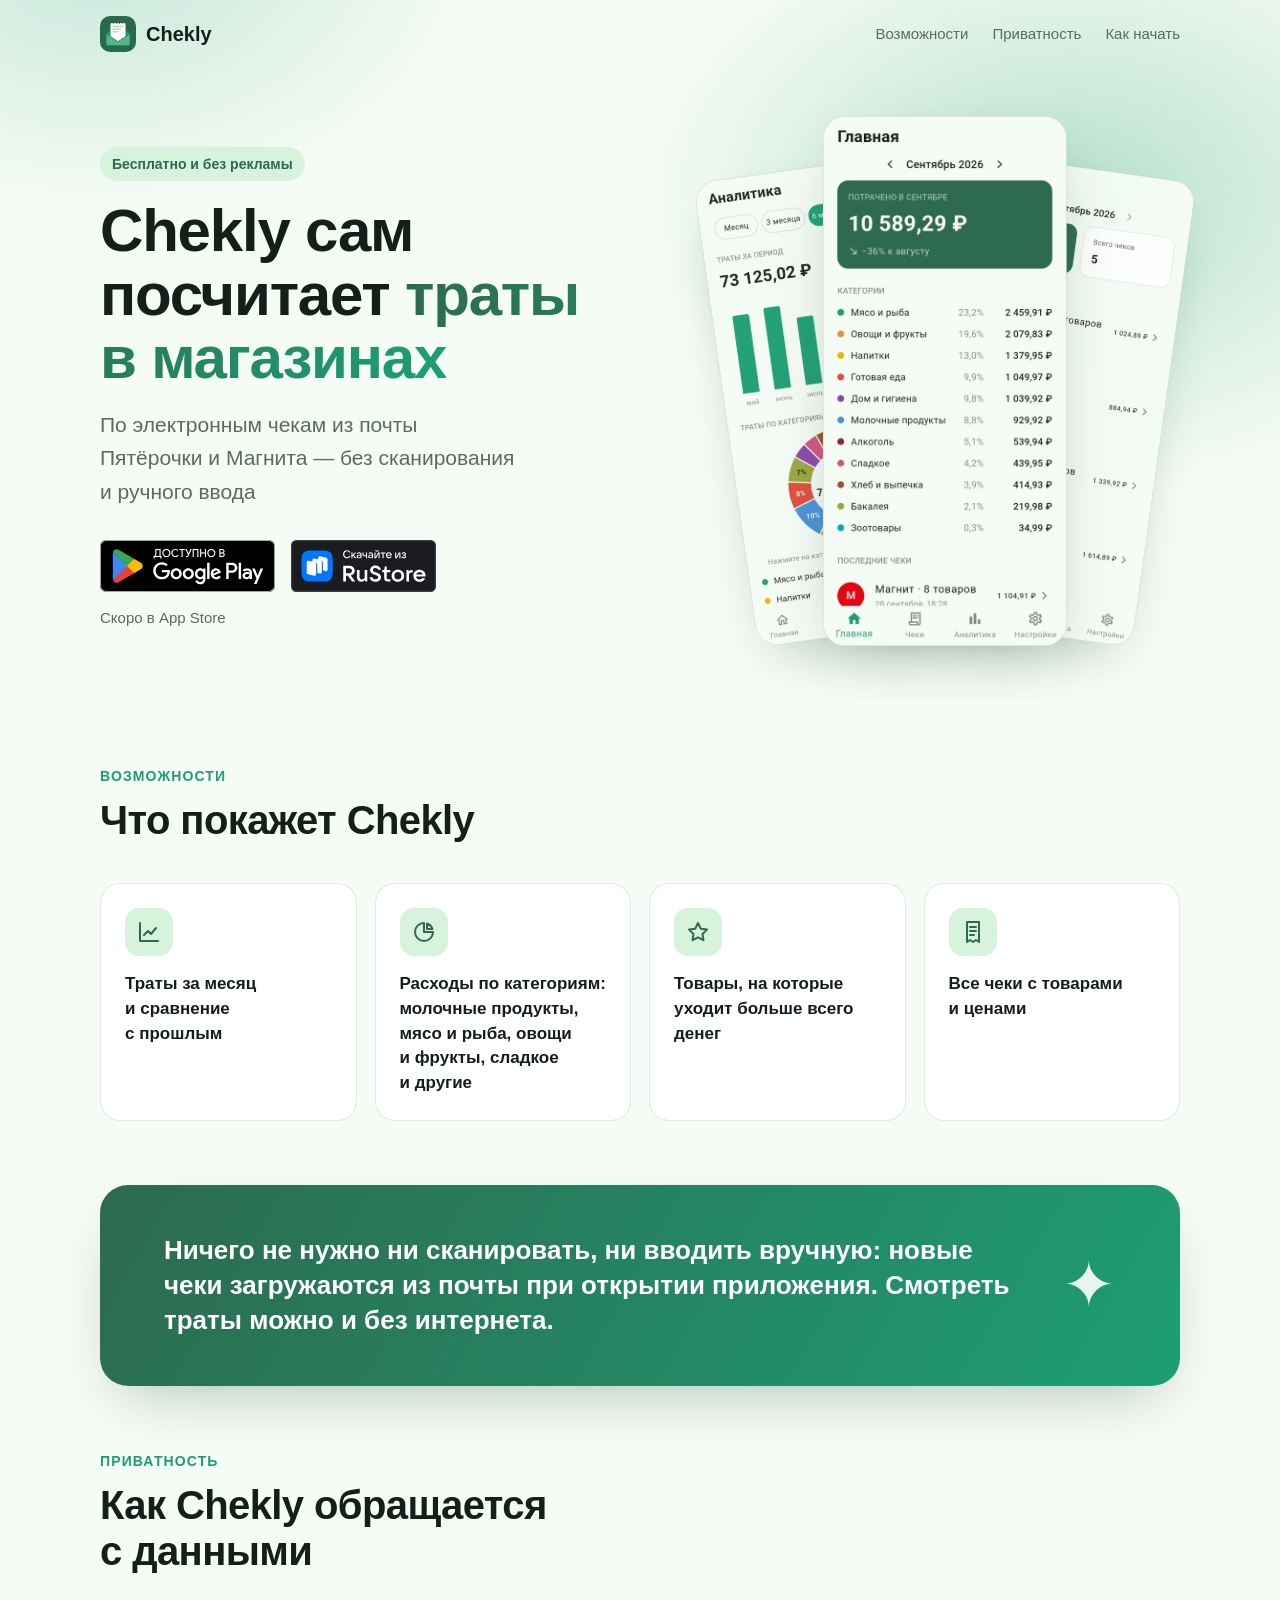
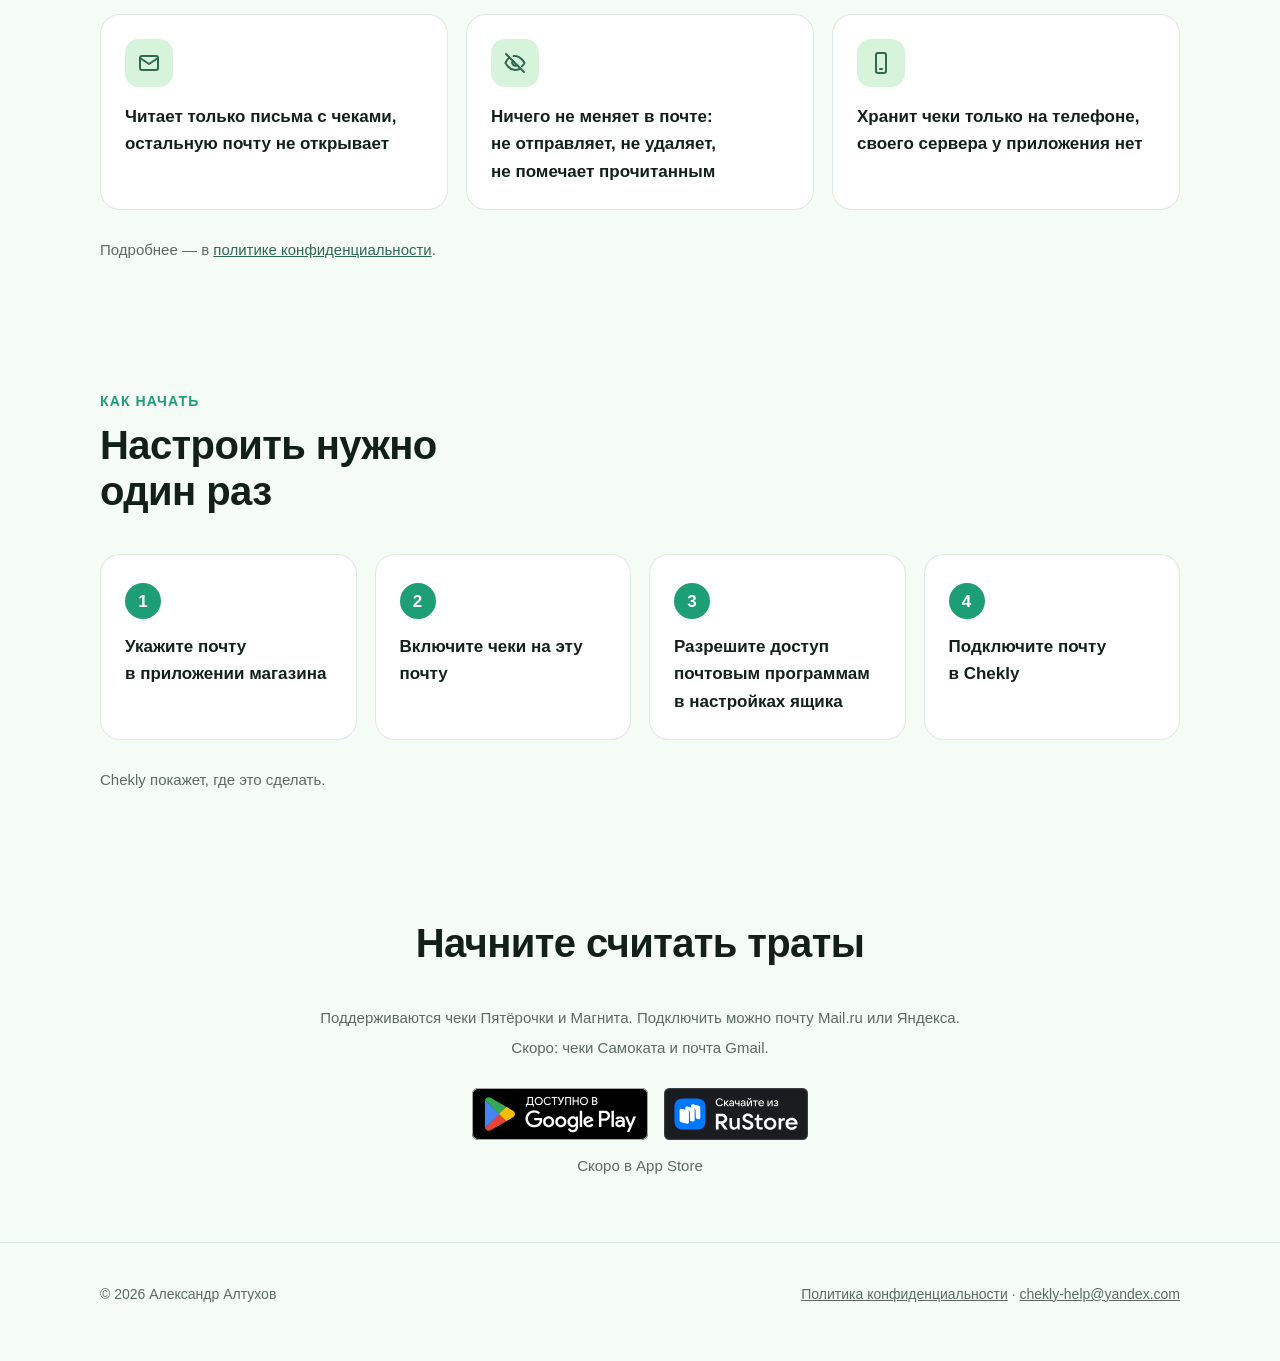
==== commit 671a915a: "Официальные значки Google Play и RuStore; шапка без шва над первым экраном - Вместо кнопки «Скачать " ====
--- a/index.html
+++ b/index.html
@@ -11,7 +11,7 @@
   <meta property="og:image" content="https://chekly.space/icon.png">
   <link rel="icon" href="/icon.png">
   <link rel="apple-touch-icon" href="/icon.png">
-  <link rel="stylesheet" href="/style.css?v=7">
+  <link rel="stylesheet" href="/style.css?v=8">
   <script>document.documentElement.classList.add("js")</script>
   <script src="/site.js?v=6" defer></script>
 </head>
@@ -49,10 +49,11 @@
         <span class="eyebrow">Бесплатно и&nbsp;без рекламы</span>
         <h1>Chekly сам посчитает <span class="accent">траты в&nbsp;магазинах</span></h1>
         <p class="lead">По&nbsp;электронным чекам из&nbsp;почты Пятёрочки и&nbsp;Магнита — без сканирования и&nbsp;ручного ввода</p>
-        <div class="cta">
-          <a class="btn" href="https://www.rustore.ru/catalog/app/com.chekly.chekly"><svg><use href="#i-down"/></svg>Скачать в&nbsp;RuStore</a>
+        <div class="cta badges">
+          <a class="store-badge" href="https://play.google.com/store/apps/details?id=com.chekly.chekly" aria-label="Скачать Chekly в Google Play"><img src="/img/badge-google-play-ru.svg" alt="Доступно в Google Play" width="176" height="52"></a>
+          <a class="store-badge" href="https://www.rustore.ru/catalog/app/com.chekly.chekly?utm_source=available_in_rustore&amp;utm_medium=com.chekly.chekly&amp;rsm=1&amp;mt_link_id=iios36&amp;mt_sub1=com.chekly.chekly" aria-label="Скачать Chekly в RuStore"><img src="/img/badge-rustore.svg" alt="Скачайте из RuStore" width="144" height="52"></a>
         </div>
-        <p class="soon">Скоро в&nbsp;Google Play и&nbsp;App Store</p>
+        <p class="soon">Скоро в&nbsp;App Store</p>
       </div>
 
       <div class="stack-col">
@@ -119,10 +120,11 @@
       <h2 class="reveal">Начните считать траты</h2>
       <p class="note reveal" style="margin:0 0 6px">Поддерживаются чеки Пятёрочки и&nbsp;Магнита. Подключить можно почту Mail.ru или Яндекса.</p>
       <p class="note reveal" style="margin:0 0 28px">Скоро: чеки Самоката и&nbsp;почта Gmail.</p>
-      <div class="cta reveal">
-        <a class="btn" href="https://www.rustore.ru/catalog/app/com.chekly.chekly"><svg><use href="#i-down"/></svg>Скачать в&nbsp;RuStore</a>
+      <div class="cta badges reveal">
+        <a class="store-badge" href="https://play.google.com/store/apps/details?id=com.chekly.chekly" aria-label="Скачать Chekly в Google Play"><img src="/img/badge-google-play-ru.svg" alt="Доступно в Google Play" width="176" height="52"></a>
+        <a class="store-badge" href="https://www.rustore.ru/catalog/app/com.chekly.chekly?utm_source=available_in_rustore&amp;utm_medium=com.chekly.chekly&amp;rsm=1&amp;mt_link_id=iios36&amp;mt_sub1=com.chekly.chekly" aria-label="Скачать Chekly в RuStore"><img src="/img/badge-rustore.svg" alt="Скачайте из RuStore" width="144" height="52"></a>
       </div>
-      <p class="soon">Скоро в&nbsp;Google Play и&nbsp;App Store</p>
+      <p class="soon">Скоро в&nbsp;App Store</p>
     </div>
   </section>
 </main>
--- a/style.css
+++ b/style.css
@@ -66,7 +66,9 @@
 @media (max-width: 720px) { .nav { display: none; } }
 
 /* Первый экран */
-.hero { position: relative; overflow: hidden; padding: 48px 0 40px; }
+/* Первый экран уходит под прозрачную шапку (−68px = её высота), чтобы свечение
+   начиналось с самого верха страницы, а не обрезалось ровной линией под шапкой. */
+.hero { position: relative; overflow: hidden; margin-top: -68px; padding: calc(48px + 68px) 0 40px; }
 .hero::before {
   content: ""; position: absolute; inset: -20% -10% auto -10%; height: 120%; z-index: -1;
   background:
@@ -94,6 +96,13 @@
 .btn.ghost { background: transparent; color: var(--muted); box-shadow: none; border: 1px solid var(--line); cursor: default; }
 .btn.ghost:hover { transform: none; }
 .btn svg { width: 20px; height: 20px; }
+/* Официальные значки магазинов (Google Play, RuStore): файлы не меняем — ни цвет,
+   ни пропорции, ни анимацию. Одинаковая высота: значок Google не меньше соседних;
+   отступ между ними — не меньше четверти высоты (правила Google и Apple). */
+.cta.badges { gap: 16px; align-items: center; }
+.store-badge { display: inline-block; line-height: 0; }
+.store-badge img { height: 52px; width: auto; display: block; }
+@media (max-width: 720px) { .cta.badges { flex-direction: column; } }
 .soon { margin: 14px 0 0; font-size: 15px; color: var(--muted); }
 
 /* Веер из трёх скриншотов: Главная спереди, Аналитика и Чеки позади */
@@ -122,7 +131,7 @@
 
 /* Секции */
 section { padding: 64px 0; }
-@media (max-width: 720px) { section { padding: 44px 0; } .hero { padding: 28px 0 16px; } h2 { margin-bottom: 28px; } }
+@media (max-width: 720px) { section { padding: 44px 0; } .hero { padding: calc(28px + 68px) 0 16px; } h2 { margin-bottom: 28px; } }
 .kicker { font-size: 14px; font-weight: 700; letter-spacing: .08em; text-transform: uppercase; color: var(--primary-2); margin: 0 0 10px; }
 h2 { font-size: clamp(28px, 3.6vw, 40px); line-height: 1.15; letter-spacing: -.015em; margin: 0 0 40px; max-width: 22ch; }
 
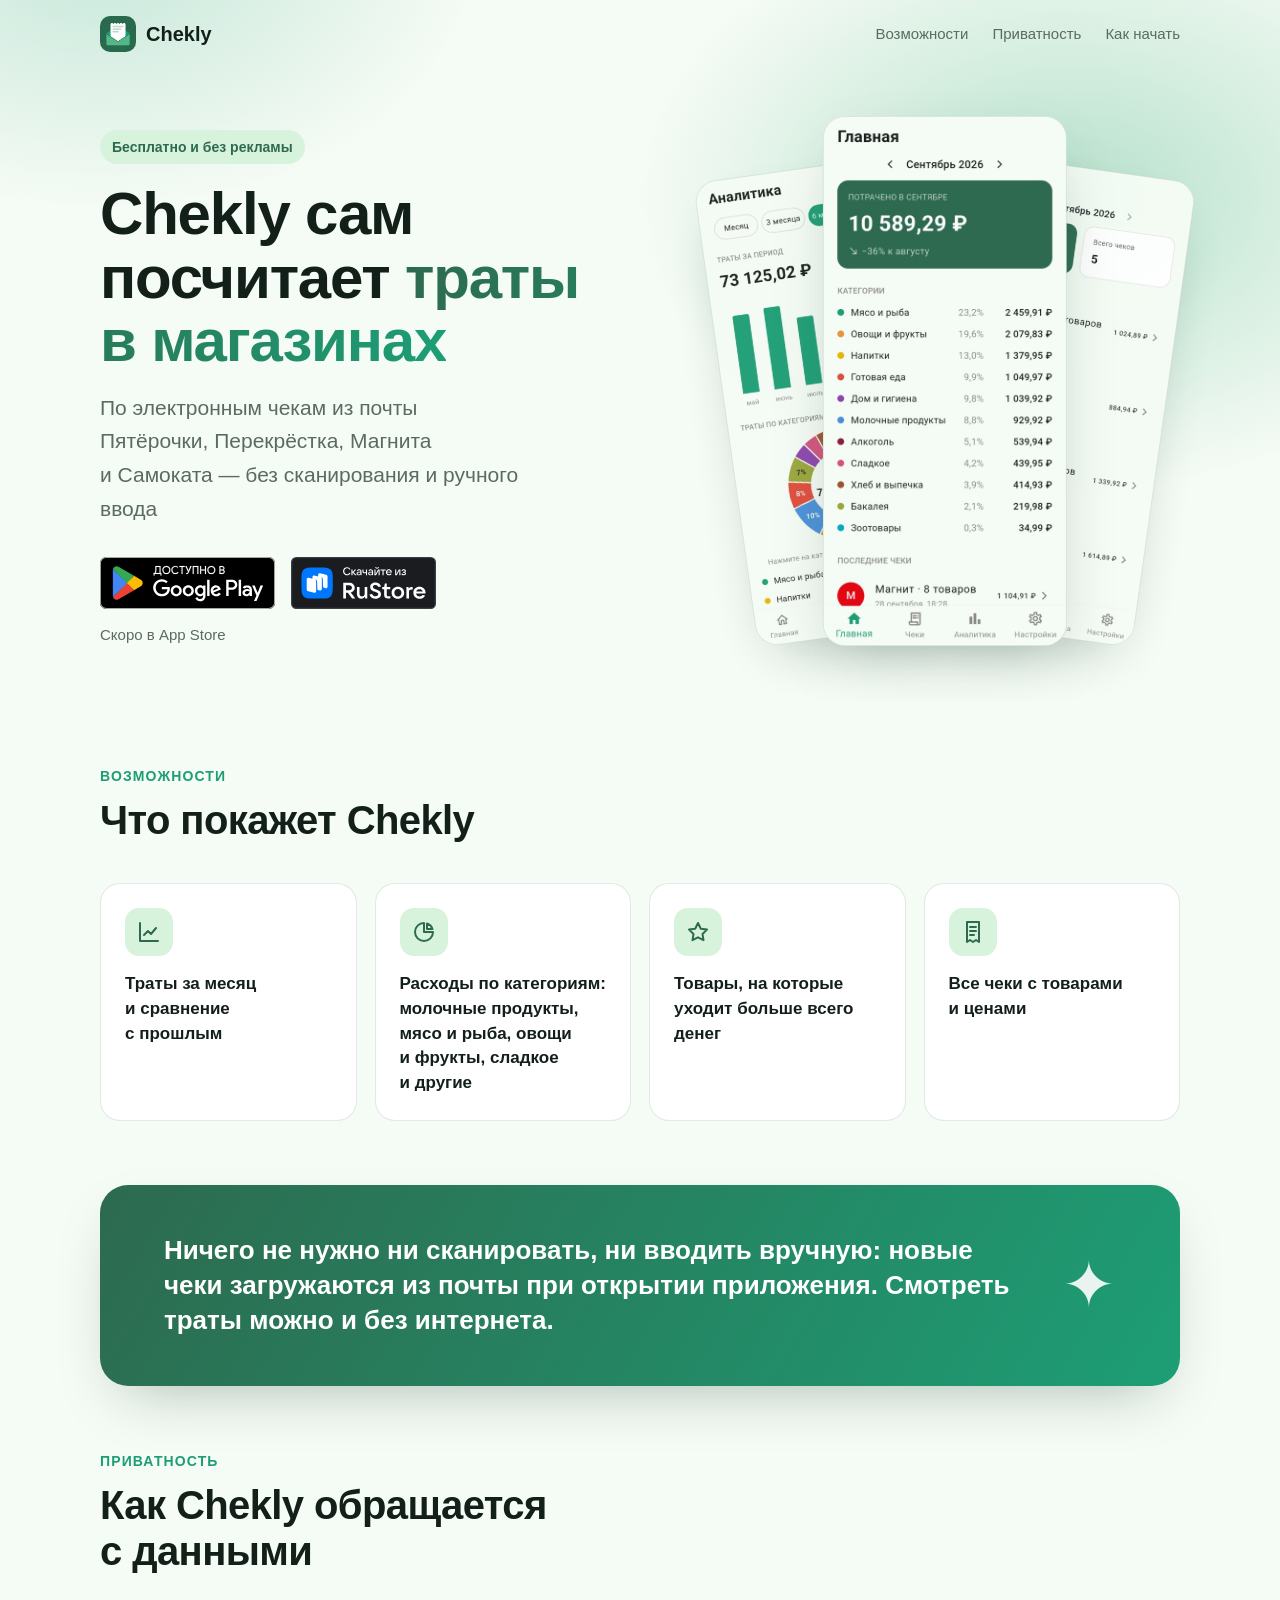
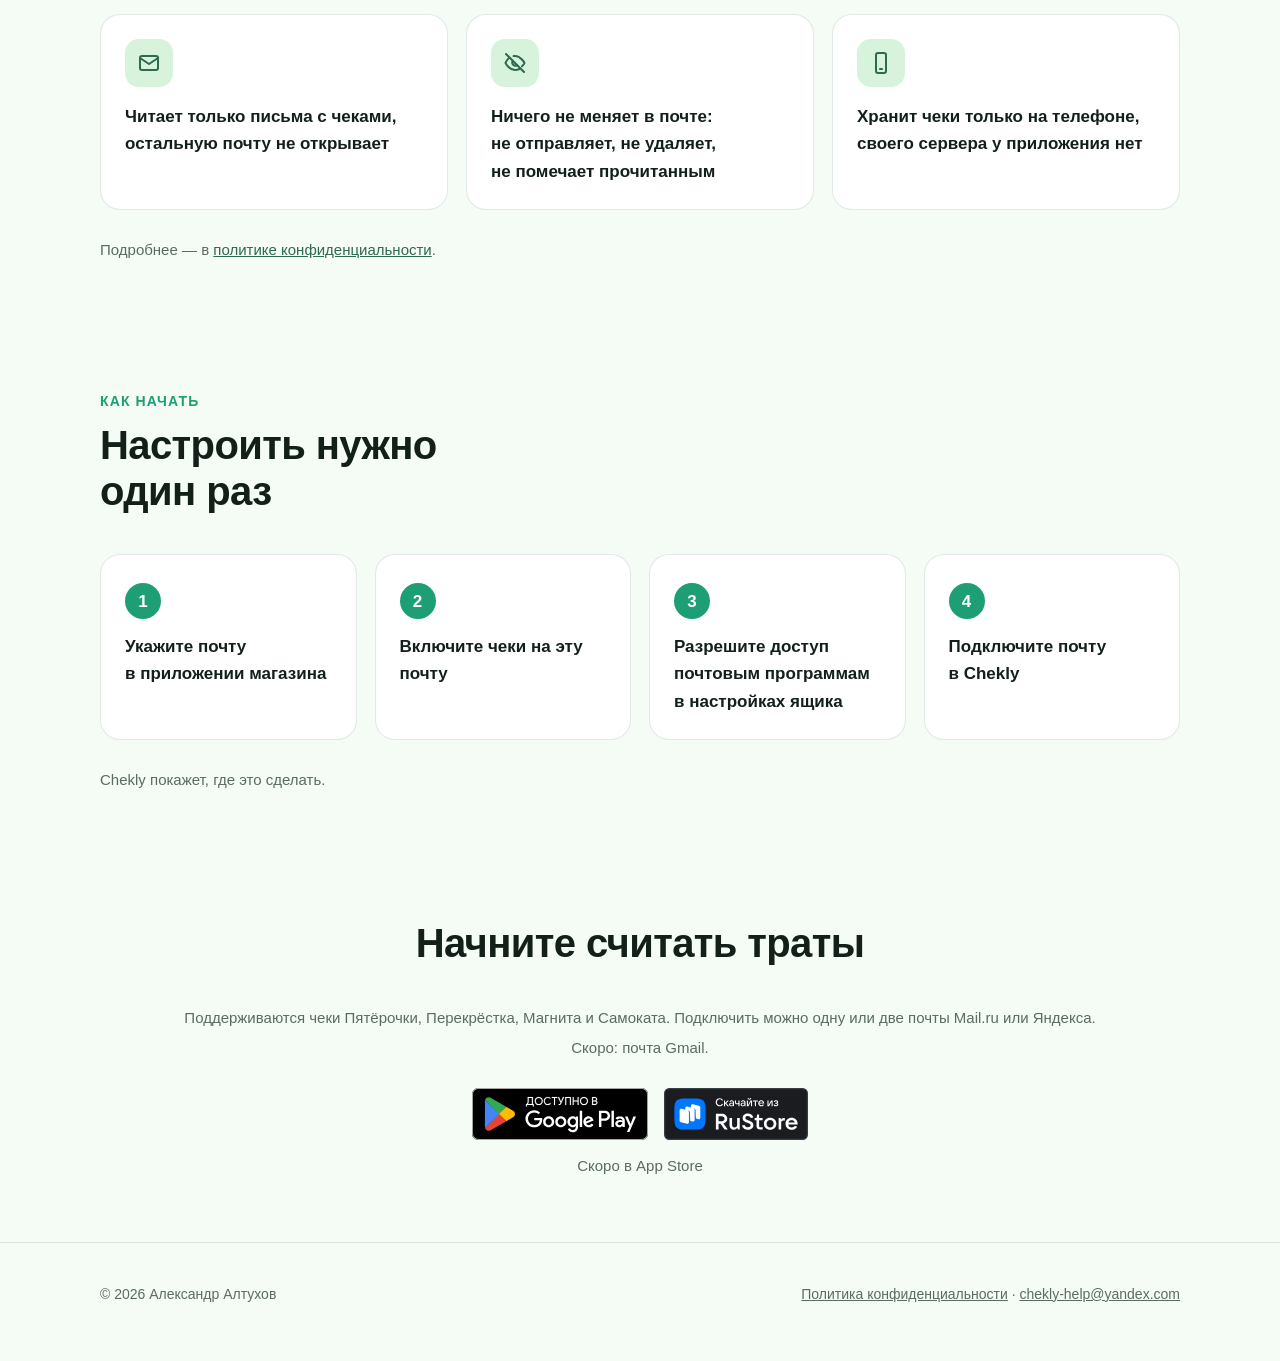
==== commit dd88f0c3: "Четыре магазина в текстах (1.1.1 в Google Play и RuStore), «Скоро: почта Gmail», отступ под шапкой п" ====
--- a/index.html
+++ b/index.html
@@ -4,14 +4,14 @@
   <meta charset="utf-8">
   <meta name="viewport" content="width=device-width, initial-scale=1">
   <title>Chekly — траты на продукты</title>
-  <meta name="description" content="Считает расходы в Пятёрочке и Магните по электронным чекам из почты">
+  <meta name="description" content="Считает расходы в Пятёрочке, Перекрёстке, Магните и Самокате по чекам из почты">
   <meta name="theme-color" content="#2D6A4F">
   <meta property="og:title" content="Chekly — траты на продукты">
-  <meta property="og:description" content="Считает расходы в Пятёрочке и Магните по электронным чекам из почты">
+  <meta property="og:description" content="Считает расходы в Пятёрочке, Перекрёстке, Магните и Самокате по чекам из почты">
   <meta property="og:image" content="https://chekly.space/icon.png">
   <link rel="icon" href="/icon.png">
   <link rel="apple-touch-icon" href="/icon.png">
-  <link rel="stylesheet" href="/style.css?v=8">
+  <link rel="stylesheet" href="/style.css?v=9">
   <script>document.documentElement.classList.add("js")</script>
   <script src="/site.js?v=6" defer></script>
 </head>
@@ -48,7 +48,7 @@
       <div>
         <span class="eyebrow">Бесплатно и&nbsp;без рекламы</span>
         <h1>Chekly сам посчитает <span class="accent">траты в&nbsp;магазинах</span></h1>
-        <p class="lead">По&nbsp;электронным чекам из&nbsp;почты Пятёрочки и&nbsp;Магнита — без сканирования и&nbsp;ручного ввода</p>
+        <p class="lead">По&nbsp;электронным чекам из&nbsp;почты Пятёрочки, Перекрёстка, Магнита и&nbsp;Самоката — без сканирования и&nbsp;ручного ввода</p>
         <div class="cta badges">
           <a class="store-badge" href="https://play.google.com/store/apps/details?id=com.chekly.chekly" aria-label="Скачать Chekly в Google Play"><img src="/img/badge-google-play-ru.svg" alt="Доступно в Google Play" width="176" height="52"></a>
           <a class="store-badge" href="https://www.rustore.ru/catalog/app/com.chekly.chekly?utm_source=available_in_rustore&amp;utm_medium=com.chekly.chekly&amp;rsm=1&amp;mt_link_id=iios36&amp;mt_sub1=com.chekly.chekly" aria-label="Скачать Chekly в RuStore"><img src="/img/badge-rustore.svg" alt="Скачайте из RuStore" width="144" height="52"></a>
@@ -118,8 +118,8 @@
   <section class="final">
     <div class="wrap">
       <h2 class="reveal">Начните считать траты</h2>
-      <p class="note reveal" style="margin:0 0 6px">Поддерживаются чеки Пятёрочки и&nbsp;Магнита. Подключить можно почту Mail.ru или Яндекса.</p>
-      <p class="note reveal" style="margin:0 0 28px">Скоро: чеки Самоката и&nbsp;почта Gmail.</p>
+      <p class="note reveal" style="margin:0 0 6px">Поддерживаются чеки Пятёрочки, Перекрёстка, Магнита и&nbsp;Самоката. Подключить можно одну или&nbsp;две почты Mail.ru или&nbsp;Яндекса.</p>
+      <p class="note reveal" style="margin:0 0 28px">Скоро: почта Gmail.</p>
       <div class="cta badges reveal">
         <a class="store-badge" href="https://play.google.com/store/apps/details?id=com.chekly.chekly" aria-label="Скачать Chekly в Google Play"><img src="/img/badge-google-play-ru.svg" alt="Доступно в Google Play" width="176" height="52"></a>
         <a class="store-badge" href="https://www.rustore.ru/catalog/app/com.chekly.chekly?utm_source=available_in_rustore&amp;utm_medium=com.chekly.chekly&amp;rsm=1&amp;mt_link_id=iios36&amp;mt_sub1=com.chekly.chekly" aria-label="Скачать Chekly в RuStore"><img src="/img/badge-rustore.svg" alt="Скачайте из RuStore" width="144" height="52"></a>
--- a/style.css
+++ b/style.css
@@ -27,7 +27,8 @@
 }
 
 * { box-sizing: border-box; }
-html { scroll-behavior: smooth; }
+/* Переход по пунктам меню: заголовок блока не прилипает к шапке (шапка 68px, у section свой отступ 64px) */
+html { scroll-behavior: smooth; scroll-padding-top: 24px; }
 body {
   margin: 0;
   background: var(--bg);
